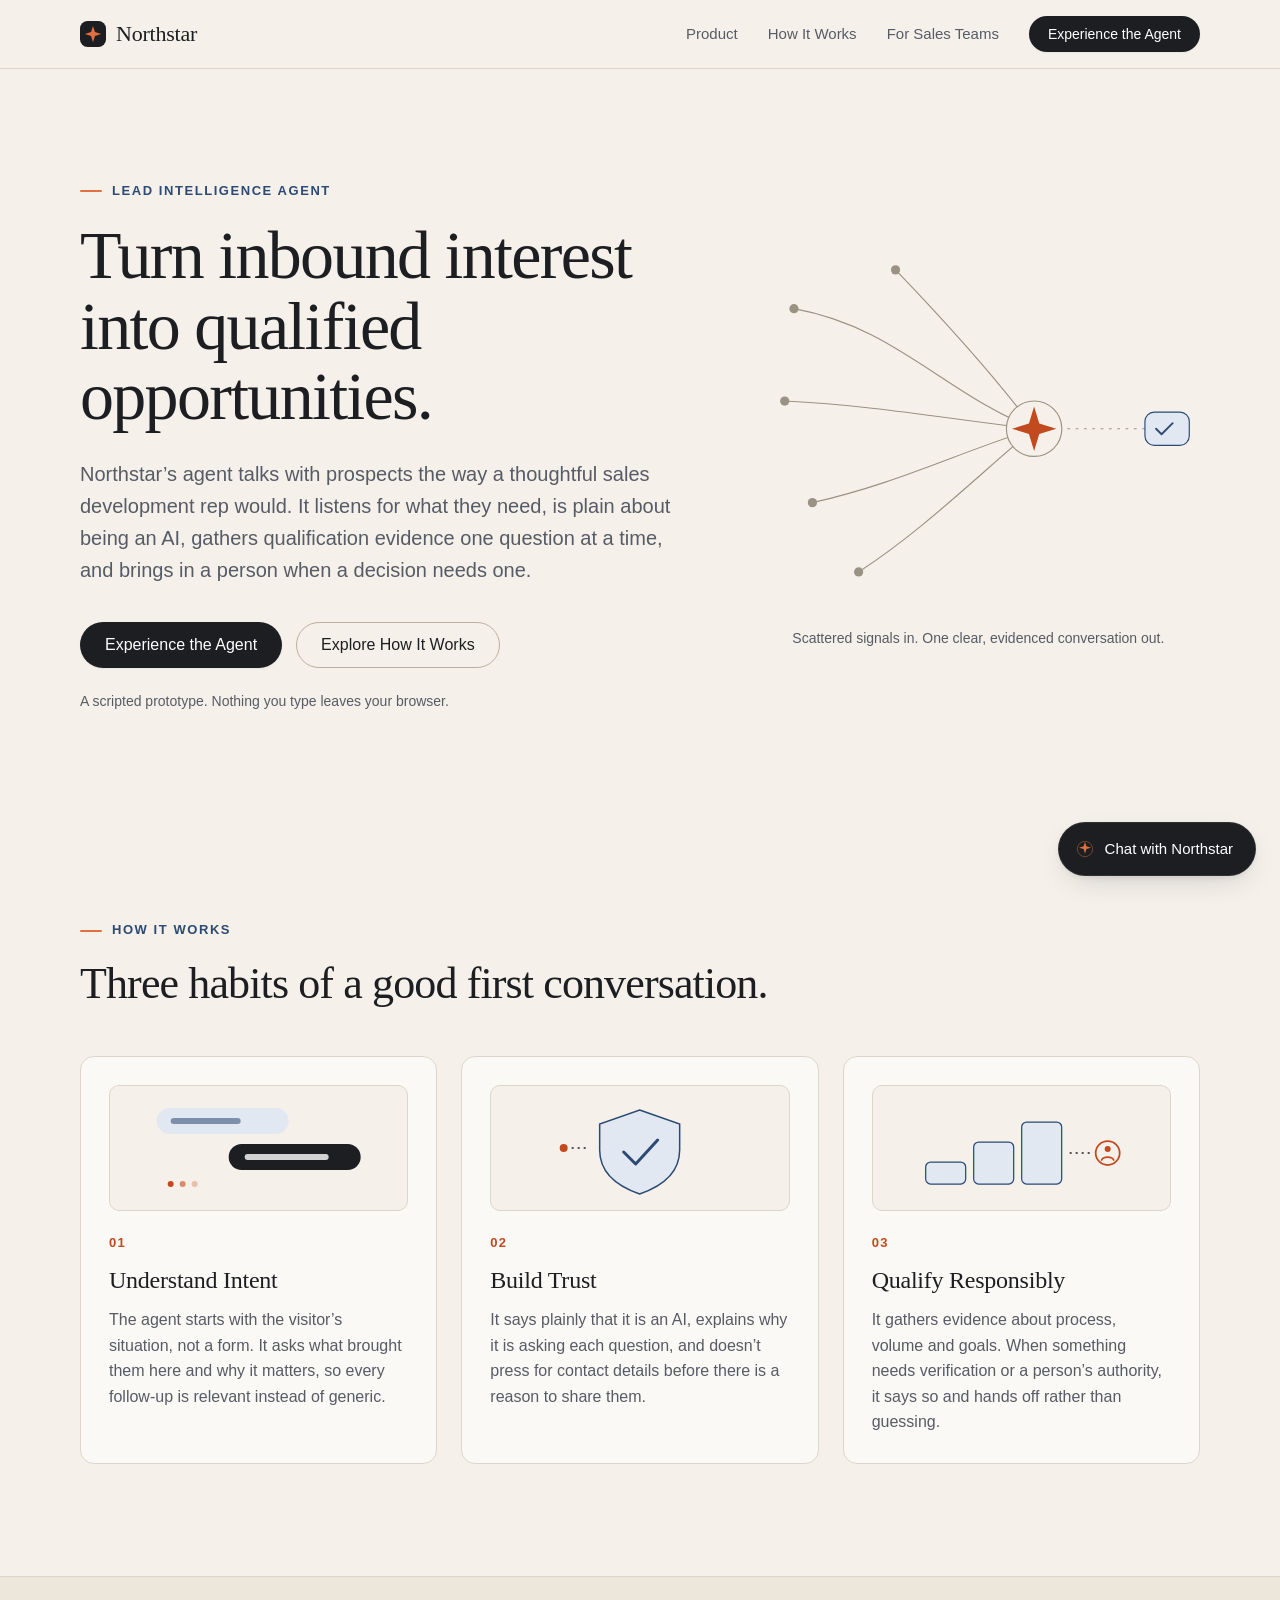
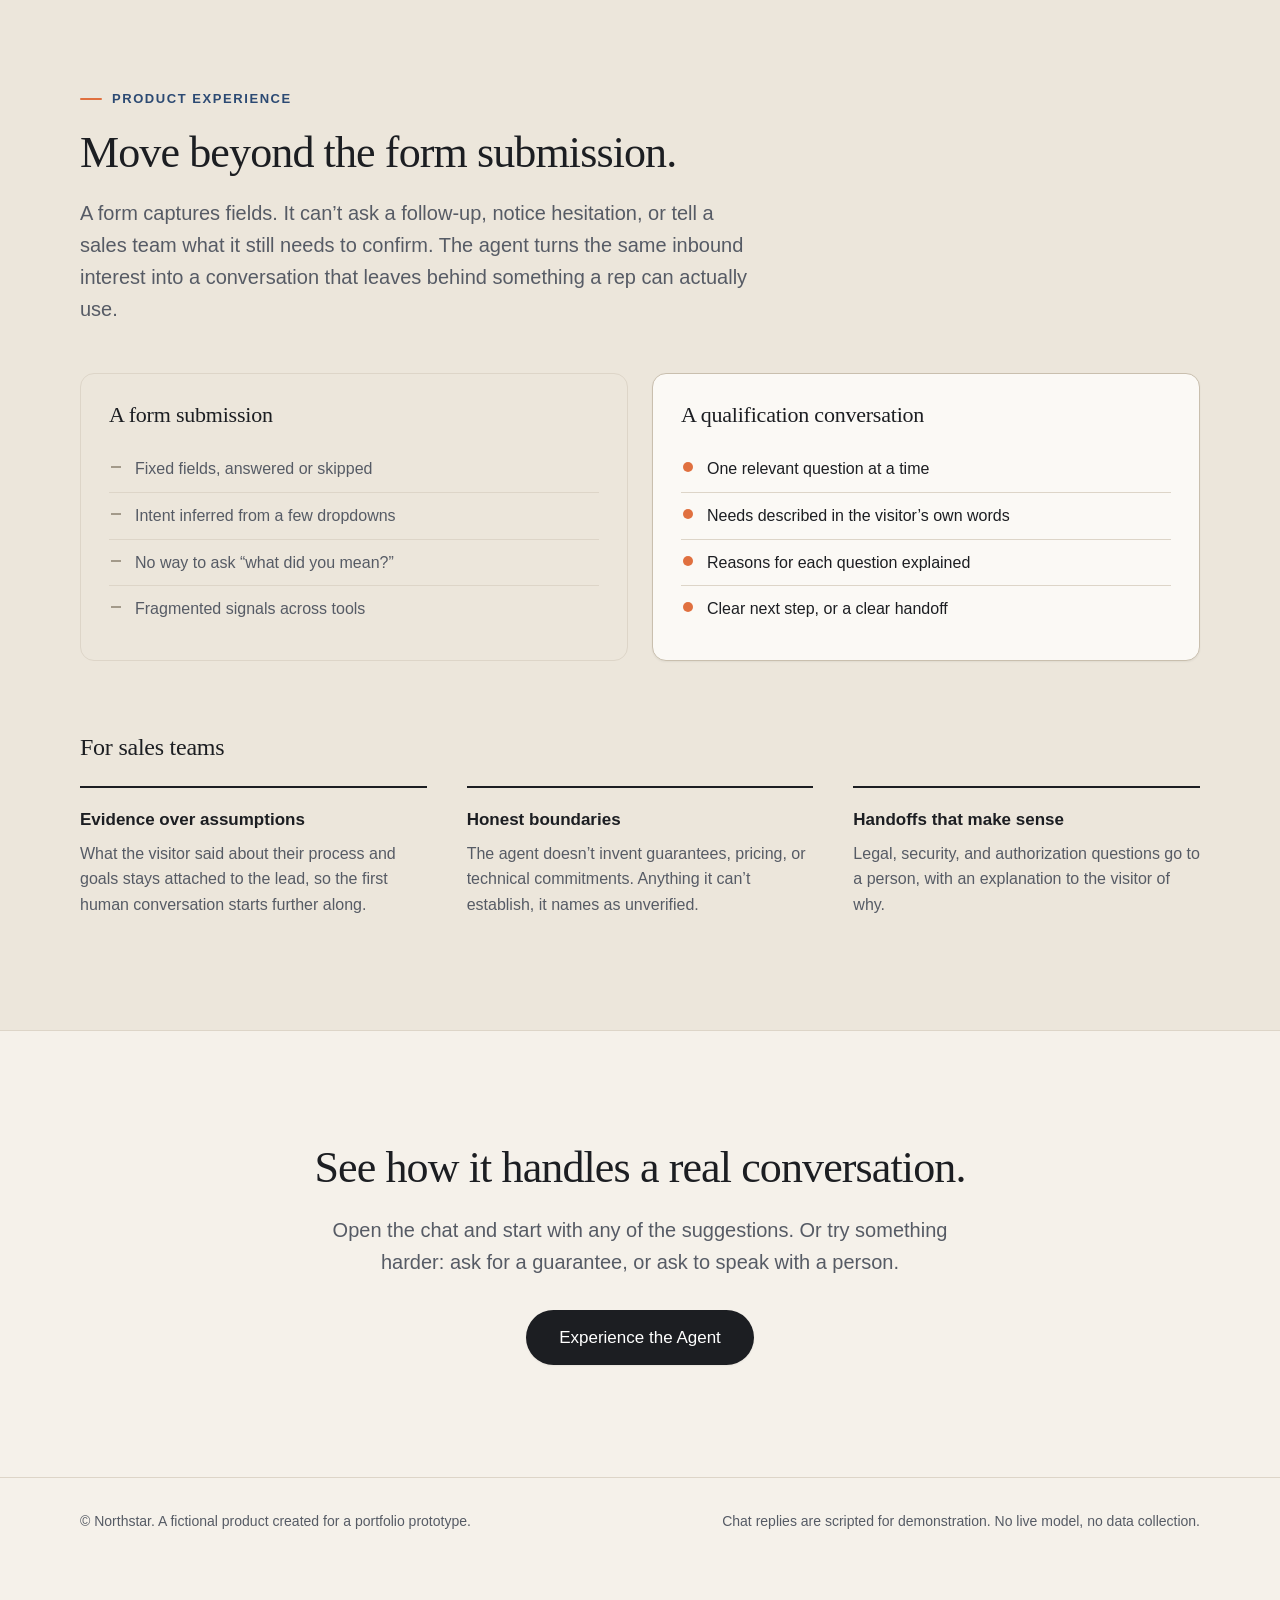
==== northstar/index.html @ e99bfb29 "northstar" ====
<!doctype html>
<html lang="en">
<head>
  <meta charset="utf-8">
  <meta name="viewport" content="width=device-width, initial-scale=1">
  <title>Northstar — Lead Intelligence Agent</title>
  <meta name="description" content="Northstar's Lead Intelligence Agent turns inbound interest into qualified opportunities by understanding needs, building trust, and qualifying responsibly. A fictional portfolio prototype.">
  <link rel="icon" href="data:image/svg+xml,%3Csvg xmlns='http://www.w3.org/2000/svg' viewBox='0 0 24 24'%3E%3Crect width='24' height='24' rx='6' fill='%231c1e22'/%3E%3Cpath d='M12 4l1.9 6.1L20 12l-6.1 1.9L12 20l-1.9-6.1L4 12l6.1-1.9z' fill='%23e0703f'/%3E%3C/svg%3E">
  <link rel="stylesheet" href="./styles.css">
</head>
<body>
  <a class="skip-link" href="#main">Skip to content</a>

  <header class="site-header">
    <div class="wrap site-header__inner">
      <a class="brand" href="#top" aria-label="Northstar home">
        <svg class="brand__mark" width="26" height="26" viewBox="0 0 24 24" aria-hidden="true">
          <rect width="24" height="24" rx="7" fill="currentColor"/>
          <path d="M12 4.5l1.8 5.7L19.5 12l-5.7 1.8L12 19.5l-1.8-5.7L4.5 12l5.7-1.8z" fill="var(--accent-bright)"/>
        </svg>
        <span class="brand__name">Northstar</span>
      </a>

      <button class="nav-toggle" type="button" data-nav-toggle aria-expanded="false" aria-controls="site-nav">
        <span class="nav-toggle__label">Menu</span>
        <span class="nav-toggle__bars" aria-hidden="true"><span></span><span></span></span>
      </button>

      <nav id="site-nav" class="site-nav" data-nav aria-label="Primary">
        <a class="site-nav__link" href="#product">Product</a>
        <a class="site-nav__link" href="#how-it-works">How It Works</a>
        <a class="site-nav__link" href="#for-sales-teams">For Sales Teams</a>
        <a class="btn btn--primary btn--small" href="#experience" data-open-widget>Experience the Agent</a>
      </nav>
    </div>
  </header>

  <main id="main">
    <!-- Hero -->
    <section class="hero" id="top">
      <div class="wrap hero__grid">
        <div class="hero__copy">
          <p class="eyebrow">Lead Intelligence Agent</p>
          <h1>Turn inbound interest into qualified opportunities.</h1>
          <p class="lede">
            Northstar’s agent talks with prospects the way a thoughtful sales development rep would. It listens for what they
            need, is plain about being an AI, gathers qualification evidence one question at a time, and brings in a person
            when a decision needs one.
          </p>
          <div class="hero__actions">
            <a class="btn btn--primary" href="#experience" data-open-widget>Experience the Agent</a>
            <a class="btn btn--ghost" href="#how-it-works">Explore How It Works</a>
          </div>
          <p class="hero__note">A scripted prototype. Nothing you type leaves your browser.</p>
        </div>

        <div class="hero__visual" aria-hidden="true">
          <svg viewBox="0 0 480 400" role="presentation" focusable="false">
            <g class="hv-lines" fill="none" stroke="currentColor" stroke-width="1.25">
              <path d="M40 70 C 150 90, 200 160, 300 200"/>
              <path d="M30 170 C 130 175, 210 190, 300 200"/>
              <path d="M60 280 C 150 260, 220 225, 300 200"/>
              <path d="M110 355 C 180 310, 245 245, 300 200"/>
              <path d="M150 28 C 200 80, 255 140, 300 200"/>
            </g>
            <g class="hv-dots" fill="currentColor">
              <circle cx="40" cy="70" r="5"/><circle cx="30" cy="170" r="5"/><circle cx="60" cy="280" r="5"/>
              <circle cx="110" cy="355" r="5"/><circle cx="150" cy="28" r="5"/>
            </g>
            <path class="hv-path" d="M300 200 H 420" stroke="currentColor" stroke-width="1.25" stroke-dasharray="3 6"/>
            <circle cx="300" cy="200" r="30" fill="var(--bg)" stroke="currentColor" stroke-width="1.25"/>
            <path class="hv-star" d="M300 176l5.6 18.4L324 200l-18.4 5.6L300 224l-5.6-18.4L276 200l18.4-5.6z" fill="var(--accent)"/>
            <rect x="420" y="182" width="48" height="36" rx="10" fill="var(--blue-soft)" stroke="var(--blue)" stroke-width="1.25"/>
            <path d="M432 200l6 6 12-12" fill="none" stroke="var(--blue)" stroke-width="2" stroke-linecap="round" stroke-linejoin="round"/>
          </svg>
          <p class="hero__caption">Scattered signals in. One clear, evidenced conversation out.</p>
        </div>
      </div>
    </section>

    <!-- How it works -->
    <section class="section" id="how-it-works" aria-labelledby="how-title">
      <div class="wrap">
        <header class="section__head">
          <p class="eyebrow">How It Works</p>
          <h2 id="how-title">Three habits of a good first conversation.</h2>
        </header>

        <ol class="cards">
          <li class="card">
            <div class="card__visual" aria-hidden="true">
              <svg viewBox="0 0 220 96" focusable="false">
                <rect x="8" y="8" width="132" height="26" rx="13" fill="var(--blue-soft)"/>
                <rect x="22" y="18" width="70" height="6" rx="3" fill="var(--blue)" opacity=".55"/>
                <rect x="80" y="44" width="132" height="26" rx="13" fill="var(--ink)"/>
                <rect x="96" y="54" width="84" height="6" rx="3" fill="#fff" opacity=".8"/>
                <circle cx="22" cy="84" r="3" fill="var(--accent)"/><circle cx="34" cy="84" r="3" fill="var(--accent)" opacity=".6"/><circle cx="46" cy="84" r="3" fill="var(--accent)" opacity=".3"/>
              </svg>
            </div>
            <p class="card__index">01</p>
            <h3>Understand Intent</h3>
            <p>The agent starts with the visitor’s situation, not a form. It asks what brought them here and why it matters, so every follow-up is relevant instead of generic.</p>
          </li>

          <li class="card">
            <div class="card__visual" aria-hidden="true">
              <svg viewBox="0 0 220 96" focusable="false">
                <path d="M110 10l40 14v26c0 22-17 36-40 44-23-8-40-22-40-44V24z" fill="var(--blue-soft)" stroke="var(--blue)" stroke-width="1.5"/>
                <path d="M94 52l12 12 22-24" fill="none" stroke="var(--blue)" stroke-width="3" stroke-linecap="round" stroke-linejoin="round"/>
                <circle cx="34" cy="48" r="4" fill="var(--accent)"/><path d="M42 48h14" stroke="var(--ink)" stroke-width="1.5" stroke-dasharray="2 4"/>
              </svg>
            </div>
            <p class="card__index">02</p>
            <h3>Build Trust</h3>
            <p>It says plainly that it is an AI, explains why it is asking each question, and doesn’t press for contact details before there is a reason to share them.</p>
          </li>

          <li class="card">
            <div class="card__visual" aria-hidden="true">
              <svg viewBox="0 0 220 96" focusable="false">
                <rect x="14" y="62" width="40" height="22" rx="5" fill="var(--blue-soft)" stroke="var(--blue)" stroke-width="1.25"/>
                <rect x="62" y="42" width="40" height="42" rx="5" fill="var(--blue-soft)" stroke="var(--blue)" stroke-width="1.25"/>
                <rect x="110" y="22" width="40" height="62" rx="5" fill="var(--blue-soft)" stroke="var(--blue)" stroke-width="1.25"/>
                <path d="M158 53h22" stroke="var(--ink)" stroke-width="1.5" stroke-dasharray="2 4"/>
                <circle cx="196" cy="53" r="12" fill="var(--bg)" stroke="var(--accent)" stroke-width="1.75"/>
                <circle cx="196" cy="49" r="3" fill="var(--accent)"/><path d="M190 60c1.5-4 10.5-4 12 0" fill="none" stroke="var(--accent)" stroke-width="1.75" stroke-linecap="round"/>
              </svg>
            </div>
            <p class="card__index">03</p>
            <h3>Qualify Responsibly</h3>
            <p>It gathers evidence about process, volume and goals. When something needs verification or a person’s authority, it says so and hands off rather than guessing.</p>
          </li>
        </ol>
      </div>
    </section>

    <!-- Product experience -->
    <section class="section section--band" id="product" aria-labelledby="product-title">
      <div class="wrap">
        <header class="section__head section__head--wide">
          <p class="eyebrow">Product Experience</p>
          <h2 id="product-title">Move beyond the form submission.</h2>
          <p class="lede">
            A form captures fields. It can’t ask a follow-up, notice hesitation, or tell a sales team what it still needs to
            confirm. The agent turns the same inbound interest into a conversation that leaves behind something a rep can
            actually use.
          </p>
        </header>

        <div class="compare">
          <div class="compare__col">
            <h3>A form submission</h3>
            <ul>
              <li>Fixed fields, answered or skipped</li>
              <li>Intent inferred from a few dropdowns</li>
              <li>No way to ask “what did you mean?”</li>
              <li>Fragmented signals across tools</li>
            </ul>
          </div>
          <div class="compare__col compare__col--agent">
            <h3>A qualification conversation</h3>
            <ul>
              <li>One relevant question at a time</li>
              <li>Needs described in the visitor’s own words</li>
              <li>Reasons for each question explained</li>
              <li>Clear next step, or a clear handoff</li>
            </ul>
          </div>
        </div>

        <div class="teams" id="for-sales-teams" aria-labelledby="teams-title">
          <h3 id="teams-title">For sales teams</h3>
          <div class="teams__grid">
            <div>
              <h4>Evidence over assumptions</h4>
              <p>What the visitor said about their process and goals stays attached to the lead, so the first human conversation starts further along.</p>
            </div>
            <div>
              <h4>Honest boundaries</h4>
              <p>The agent doesn’t invent guarantees, pricing, or technical commitments. Anything it can’t establish, it names as unverified.</p>
            </div>
            <div>
              <h4>Handoffs that make sense</h4>
              <p>Legal, security, and authorization questions go to a person, with an explanation to the visitor of why.</p>
            </div>
          </div>
        </div>
      </div>
    </section>

    <!-- Final CTA -->
    <section class="section cta" id="experience" aria-labelledby="cta-title">
      <div class="wrap cta__inner">
        <h2 id="cta-title">See how it handles a real conversation.</h2>
        <p class="lede">
          Open the chat and start with any of the suggestions. Or try something harder: ask for a guarantee, or ask to
          speak with a person.
        </p>
        <a class="btn btn--primary btn--large" href="#experience" data-open-widget>Experience the Agent</a>
      </div>
    </section>
  </main>

  <footer class="site-footer">
    <div class="wrap site-footer__inner">
      <p>© Northstar. A fictional product created for a portfolio prototype.</p>
      <p>Chat replies are scripted for demonstration. No live model, no data collection.</p>
    </div>
  </footer>

  <div id="ns-widget-root"></div>
  <script type="module" src="./main.js"></script>
</body>
</html>
---- northstar/styles.css ----
/* Northstar — site + widget styles. No external fonts or assets. */

:root {
  --bg: #f5f1ea;
  --surface: #fbf9f5;
  --band: #ece6db;
  --ink: #1c1e22;
  --muted: #565b65;
  --line: #ddd5c8;
  --blue: #2c4a73;
  --blue-soft: #e1e8f1;
  --accent: #c24a1f;          /* text/UI-safe on light surfaces */
  --accent-bright: #e0703f;   /* decorative only */
  --ok: #2f8f6a;
  --radius: 14px;
  --shadow-sm: 0 1px 2px rgba(28, 30, 34, 0.06);
  --shadow-md: 0 10px 30px -12px rgba(28, 30, 34, 0.25), 0 2px 6px rgba(28, 30, 34, 0.06);
  --serif: "Iowan Old Style", "Palatino Linotype", Palatino, "Book Antiqua", Georgia, serif;
  --sans: -apple-system, BlinkMacSystemFont, "Segoe UI", Roboto, "Helvetica Neue", Arial, sans-serif;
  --header-h: 68px;
}

*, *::before, *::after { box-sizing: border-box; }

html { scroll-behavior: smooth; scroll-padding-top: calc(var(--header-h) + 12px); }
@media (prefers-reduced-motion: reduce) { html { scroll-behavior: auto; } }

body {
  margin: 0;
  background: var(--bg);
  color: var(--ink);
  font-family: var(--sans);
  font-size: 17px;
  line-height: 1.6;
  -webkit-font-smoothing: antialiased;
}

img, svg { display: block; max-width: 100%; }
a { color: inherit; }
h1, h2, h3, h4 { margin: 0; font-weight: 500; }
p { margin: 0; }
ul, ol { margin: 0; padding: 0; list-style: none; }

:focus-visible { outline: 2px solid var(--blue); outline-offset: 3px; border-radius: 6px; }

.visually-hidden {
  position: absolute !important;
  width: 1px; height: 1px;
  margin: -1px; padding: 0; border: 0;
  overflow: hidden; clip: rect(0 0 0 0); white-space: nowrap;
}

.skip-link {
  position: absolute; left: 12px; top: -60px; z-index: 100;
  background: var(--ink); color: #fff; padding: 10px 16px; border-radius: 8px; text-decoration: none;
}
.skip-link:focus { top: 12px; }

.wrap { width: min(1120px, 100% - 48px); margin-inline: auto; }

/* ---------- Header ---------- */
.site-header {
  position: sticky; top: 0; z-index: 40;
  background: rgba(245, 241, 234, 0.92);
  backdrop-filter: blur(8px);
  border-bottom: 1px solid var(--line);
}
.site-header__inner { display: flex; align-items: center; justify-content: space-between; min-height: var(--header-h); }

.brand { display: inline-flex; align-items: center; gap: 10px; text-decoration: none; color: var(--ink); }
.brand__mark { color: var(--ink); }
.brand__name { font-family: var(--serif); font-size: 22px; letter-spacing: -0.01em; }

.site-nav { display: flex; align-items: center; gap: 30px; }
.site-nav__link {
  position: relative; text-decoration: none; font-size: 15px; color: var(--muted);
  padding: 6px 0; transition: color .15s ease;
}
.site-nav__link::after {
  content: ""; position: absolute; left: 0; right: 0; bottom: 0; height: 1.5px;
  background: var(--accent); transform: scaleX(0); transform-origin: left; transition: transform .2s ease;
}
.site-nav__link:hover { color: var(--ink); }
.site-nav__link:hover::after { transform: scaleX(1); }

.nav-toggle {
  display: none; align-items: center; gap: 10px;
  background: none; border: 1px solid var(--line); border-radius: 999px;
  padding: 8px 14px; font: inherit; font-size: 14px; color: var(--ink); cursor: pointer;
}
.nav-toggle__bars { display: grid; gap: 4px; }
.nav-toggle__bars span { display: block; width: 16px; height: 1.5px; background: currentColor; transition: transform .2s ease; }
.nav-toggle[aria-expanded="true"] .nav-toggle__bars span:first-child { transform: translateY(2.75px) rotate(45deg); }
.nav-toggle[aria-expanded="true"] .nav-toggle__bars span:last-child { transform: translateY(-2.75px) rotate(-45deg); }

/* ---------- Buttons ---------- */
.btn {
  display: inline-flex; align-items: center; justify-content: center; gap: 8px;
  padding: 14px 24px; border-radius: 999px; border: 1px solid transparent;
  font: inherit; font-size: 16px; font-weight: 500; line-height: 1; text-decoration: none; cursor: pointer;
  transition: background-color .15s ease, border-color .15s ease, transform .15s ease, box-shadow .15s ease;
}
.btn--primary { background: var(--ink); color: #fff; box-shadow: var(--shadow-sm); }
.btn--primary:hover { background: #000; box-shadow: var(--shadow-md); transform: translateY(-1px); }
.btn--ghost { background: transparent; color: var(--ink); border-color: #b9b0a1; }
.btn--ghost:hover { border-color: var(--ink); background: rgba(28, 30, 34, 0.04); }
.btn--small { padding: 10px 18px; font-size: 14px; }
.btn--large { padding: 18px 32px; font-size: 17px; }
.btn:active { transform: translateY(0); }

/* ---------- Type ---------- */
.eyebrow {
  font-size: 13px; font-weight: 600; letter-spacing: 0.12em; text-transform: uppercase;
  color: var(--blue); margin-bottom: 18px;
  display: flex; align-items: center; gap: 10px;
}
.eyebrow::before { content: ""; width: 22px; height: 2px; background: var(--accent-bright); border-radius: 2px; }

h1 { font-family: var(--serif); font-size: clamp(40px, 6vw, 68px); line-height: 1.04; letter-spacing: -0.025em; }
h2 { font-family: var(--serif); font-size: clamp(30px, 4vw, 44px); line-height: 1.12; letter-spacing: -0.02em; }
h3 { font-family: var(--serif); font-size: 24px; line-height: 1.2; letter-spacing: -0.01em; }
h4 { font-size: 17px; font-weight: 600; }
.lede { font-size: clamp(18px, 2vw, 20px); line-height: 1.6; color: var(--muted); max-width: 60ch; }

/* ---------- Hero ---------- */
.hero { padding: clamp(56px, 9vw, 112px) 0 clamp(48px, 8vw, 96px); }
.hero__grid { display: grid; grid-template-columns: minmax(0, 1.15fr) minmax(0, 0.85fr); gap: clamp(32px, 6vw, 80px); align-items: center; }
.hero__copy h1 { margin-bottom: 26px; }
.hero__copy .lede { margin-bottom: 36px; }
.hero__actions { display: flex; flex-wrap: wrap; gap: 14px; }
.hero__note { margin-top: 22px; font-size: 14px; color: var(--muted); }

.hero__visual { color: #9a9283; }
.hero__visual svg { width: 100%; height: auto; }
.hero__caption { margin-top: 14px; font-size: 14px; color: var(--muted); text-align: center; }

/* ---------- Sections ---------- */
.section { padding: clamp(64px, 9vw, 112px) 0; }
.section--band { background: var(--band); border-block: 1px solid var(--line); }
.section__head { max-width: 720px; margin-bottom: 48px; }
.section__head--wide { max-width: 800px; }
.section__head h2 { margin-bottom: 20px; }

/* ---------- Cards ---------- */
.cards { display: grid; grid-template-columns: repeat(3, minmax(0, 1fr)); gap: 24px; }
.card {
  background: var(--surface); border: 1px solid var(--line); border-radius: var(--radius);
  padding: 28px; display: flex; flex-direction: column; gap: 12px;
  transition: border-color .2s ease, box-shadow .2s ease, transform .2s ease;
}
.card:hover { border-color: #c9bfae; box-shadow: var(--shadow-md); transform: translateY(-2px); }
.card__visual { background: var(--bg); border: 1px solid var(--line); border-radius: 10px; padding: 14px; margin-bottom: 10px; }
.card__visual svg { width: 100%; height: 96px; }
.card__index { font-size: 13px; font-weight: 600; letter-spacing: 0.1em; color: var(--accent); }
.card p:last-child { color: var(--muted); font-size: 16px; }

/* ---------- Product experience ---------- */
.compare { display: grid; grid-template-columns: repeat(2, minmax(0, 1fr)); gap: 24px; margin-bottom: 72px; }
.compare__col { border: 1px solid var(--line); border-radius: var(--radius); padding: 28px; background: transparent; }
.compare__col--agent { background: var(--surface); border-color: #c9bfae; box-shadow: var(--shadow-sm); }
.compare__col h3 { margin-bottom: 18px; font-size: 22px; }
.compare__col li { padding: 10px 0 10px 26px; position: relative; border-top: 1px solid var(--line); color: var(--muted); font-size: 16px; }
.compare__col li:first-child { border-top: 0; }
.compare__col li::before { content: ""; position: absolute; left: 2px; top: 20px; width: 10px; height: 2px; background: #a39a8a; }
.compare__col--agent li { color: var(--ink); }
.compare__col--agent li::before { height: 10px; width: 10px; top: 16px; border-radius: 50%; background: var(--accent-bright); }

.teams h3 { margin-bottom: 24px; }
.teams__grid { display: grid; grid-template-columns: repeat(3, minmax(0, 1fr)); gap: 40px; }
.teams__grid > div { border-top: 2px solid var(--ink); padding-top: 18px; }
.teams__grid h4 { margin-bottom: 8px; }
.teams__grid p { color: var(--muted); font-size: 16px; }

/* ---------- Final CTA ---------- */
.cta__inner { text-align: center; display: flex; flex-direction: column; align-items: center; gap: 22px; }
.cta__inner .lede { margin-bottom: 10px; }

/* ---------- Footer ---------- */
.site-footer { border-top: 1px solid var(--line); padding: 32px 0 120px; font-size: 14px; color: var(--muted); }
.site-footer__inner { display: flex; flex-wrap: wrap; justify-content: space-between; gap: 8px 32px; }

/* ====================================================================
   Chat widget
   ==================================================================== */
#ns-widget-root { position: relative; z-index: 60; }

.ns-launcher {
  position: fixed; right: 24px; bottom: 24px; z-index: 60;
  display: inline-flex; align-items: center; gap: 10px;
  padding: 14px 22px 14px 16px; border-radius: 999px;
  background: var(--ink); color: #fff; border: 1px solid rgba(255, 255, 255, 0.08);
  font: inherit; font-size: 15px; font-weight: 500; cursor: pointer;
  box-shadow: var(--shadow-md);
  transition: transform .15s ease, box-shadow .15s ease, background-color .15s ease;
}
.ns-launcher:hover { transform: translateY(-2px); background: #000; }
.ns-launcher__icon { display: grid; place-items: center; color: var(--accent-bright); }

.ns-panel {
  position: fixed; right: 24px; bottom: 90px; z-index: 61;
  width: min(420px, calc(100vw - 32px));
  height: min(680px, calc(100dvh - 118px));
  display: flex; flex-direction: column;
  background: var(--surface); border: 1px solid var(--line); border-radius: 20px;
  box-shadow: 0 24px 60px -20px rgba(28, 30, 34, 0.4), 0 4px 12px rgba(28, 30, 34, 0.08);
  overflow: hidden;
}
.ns-panel[hidden] { display: none; }
.ns-panel--in { animation: ns-in .22s ease-out; transform-origin: bottom right; }
@keyframes ns-in { from { opacity: 0; transform: translateY(10px) scale(.97); } to { opacity: 1; transform: none; } }

.ns-panel__header {
  display: flex; align-items: center; justify-content: space-between; gap: 12px;
  padding: 14px 16px; background: var(--ink); color: #fff;
}
.ns-panel__identity { display: flex; align-items: center; gap: 12px; min-width: 0; }
.ns-panel__mark {
  flex: none; width: 36px; height: 36px; border-radius: 10px;
  background: #2a2d33 url("data:image/svg+xml,%3Csvg xmlns='http://www.w3.org/2000/svg' viewBox='0 0 24 24'%3E%3Cpath d='M12 4.5l1.8 5.7L19.5 12l-5.7 1.8L12 19.5l-1.8-5.7L4.5 12l5.7-1.8z' fill='%23e0703f'/%3E%3C/svg%3E") center / 22px no-repeat;
}
.ns-panel__name { font-family: var(--sans); font-size: 16px; font-weight: 600; line-height: 1.2; }
.ns-panel__status { display: flex; align-items: center; gap: 6px; font-size: 12.5px; color: #c9ccd2; }
.ns-panel__dot { width: 7px; height: 7px; border-radius: 50%; background: #4cc38a; }

.ns-panel__actions { display: flex; gap: 6px; flex: none; }
.ns-icon-btn {
  background: transparent; color: #e8eaee; border: 1px solid rgba(255, 255, 255, 0.22);
  border-radius: 999px; padding: 6px 12px; font: inherit; font-size: 13px; cursor: pointer;
  transition: background-color .15s ease, border-color .15s ease;
}
.ns-icon-btn:hover { background: rgba(255, 255, 255, 0.12); border-color: rgba(255, 255, 255, 0.4); }
.ns-panel .ns-icon-btn:focus-visible, .ns-panel__header :focus-visible { outline-color: #fff; }

.ns-panel__thread {
  flex: 1 1 auto; min-height: 0; overflow-y: auto; overscroll-behavior: contain;
  padding: 20px 16px 8px; display: flex; flex-direction: column; gap: 14px;
  background: var(--bg);
}
.ns-panel__thread:focus-visible { outline-offset: -3px; }

.ns-msg { max-width: 88%; display: flex; flex-direction: column; gap: 4px; }
.ns-msg__meta { font-size: 11.5px; color: var(--muted); letter-spacing: 0.01em; }
.ns-msg__text {
  padding: 11px 14px; border-radius: 16px; font-size: 15px; line-height: 1.5;
  overflow-wrap: anywhere; white-space: pre-wrap;
}
.ns-msg--assistant { align-self: flex-start; }
.ns-msg--assistant .ns-msg__text {
  background: var(--surface); border: 1px solid var(--line); border-top-left-radius: 5px; color: var(--ink);
}
.ns-msg--user { align-self: flex-end; align-items: flex-end; }
.ns-msg--user .ns-msg__text { background: var(--blue); color: #fff; border-top-right-radius: 5px; }

/* Customer-facing "why I'm asking" cue: quieter than a normal reply */
.ns-msg--cue .ns-msg__meta { display: none; }
.ns-msg--cue { margin-bottom: -6px; }
.ns-msg--cue .ns-msg__text {
  background: transparent; border: 0; border-left: 2px solid var(--accent-bright); border-radius: 0;
  padding: 2px 0 2px 12px; font-size: 13.5px; font-style: italic; color: var(--muted);
}

.ns-typing { align-self: flex-start; display: inline-flex; gap: 5px; padding: 13px 15px; background: var(--surface); border: 1px solid var(--line); border-radius: 16px; border-top-left-radius: 5px; }
.ns-typing span { width: 6px; height: 6px; border-radius: 50%; background: #8d8576; animation: ns-bounce 1.1s infinite ease-in-out; }
.ns-typing span:nth-child(2) { animation-delay: .15s; }
.ns-typing span:nth-child(3) { animation-delay: .3s; }
@keyframes ns-bounce { 0%, 60%, 100% { transform: translateY(0); opacity: .5; } 30% { transform: translateY(-4px); opacity: 1; } }

.ns-starters { display: flex; flex-wrap: wrap; gap: 8px; padding: 2px 0 10px; }
.ns-chip {
  font: inherit; font-size: 14px; line-height: 1.35; text-align: left; cursor: pointer;
  background: var(--surface); color: var(--blue); border: 1px solid #b7c4d8; border-radius: 999px; padding: 9px 14px;
  transition: background-color .15s ease, border-color .15s ease, color .15s ease;
}
.ns-chip:hover { background: var(--blue-soft); border-color: var(--blue); }
.ns-chip--quiet { color: var(--muted); border-color: var(--line); background: transparent; }
.ns-chip--quiet:hover { color: var(--ink); background: var(--surface); border-color: #b9b0a1; }

.ns-panel__composer {
  flex: none; display: flex; align-items: flex-end; gap: 8px;
  padding: 12px; background: var(--surface); border-top: 1px solid var(--line);
}
.ns-panel__composer textarea {
  flex: 1; min-width: 0; resize: none; max-height: 120px;
  font: inherit; font-size: 16px; /* 16px stops iOS zoom-on-focus */ line-height: 1.4; color: var(--ink);
  background: var(--bg); border: 1px solid var(--line); border-radius: 14px; padding: 10px 14px;
}
.ns-panel__composer textarea::placeholder { color: #82796a; }
.ns-panel__composer textarea:focus { outline: 2px solid var(--blue); outline-offset: 0; border-color: transparent; }
.ns-panel__composer textarea:disabled { opacity: .6; cursor: not-allowed; }
.ns-send {
  flex: none; font: inherit; font-size: 14px; font-weight: 600; cursor: pointer;
  background: var(--ink); color: #fff; border: 0; border-radius: 999px; padding: 11px 18px;
  transition: background-color .15s ease;
}
.ns-send:hover { background: #000; }

/* ====================================================================
   Responsive
   ==================================================================== */
@media (max-width: 900px) {
  .hero__grid { grid-template-columns: 1fr; }
  .hero__visual { max-width: 460px; margin-inline: auto; }
  .cards { grid-template-columns: 1fr; }
  .teams__grid { grid-template-columns: 1fr; gap: 28px; }
}

@media (max-width: 760px) {
  :root { --header-h: 62px; }
  .wrap { width: calc(100% - 40px); }
  .compare { grid-template-columns: 1fr; margin-bottom: 56px; }

  .nav-toggle { display: inline-flex; }
  .site-nav {
    display: none; position: absolute; left: 0; right: 0; top: 100%;
    flex-direction: column; align-items: stretch; gap: 0;
    background: var(--bg); border-bottom: 1px solid var(--line); padding: 8px 20px 20px;
    box-shadow: var(--shadow-md);
  }
  .site-nav.is-open { display: flex; }
  .site-nav__link { padding: 14px 0; border-bottom: 1px solid var(--line); font-size: 16px; }
  .site-nav__link::after { display: none; }
  .site-nav .btn { margin-top: 16px; }

  .hero__actions .btn { flex: 1 1 100%; }

  .ns-launcher { right: 16px; bottom: 16px; padding: 13px 18px 13px 14px; }
  .ns-launcher__label { font-size: 14px; }

  /* Near-full-screen conversation on phones */
  .ns-panel {
    inset: 0; width: 100%; height: 100dvh; border-radius: 0; border: 0;
  }
  .ns-panel__header { padding-top: max(14px, env(safe-area-inset-top)); }
  .ns-panel__composer { padding-bottom: max(12px, env(safe-area-inset-bottom)); }
  body.ns-chat-open { overflow: hidden; }
  body.ns-chat-open .ns-launcher { display: none; }
  .ns-msg { max-width: 92%; }
}

@media (prefers-reduced-motion: reduce) {
  *, *::before, *::after { animation-duration: .001ms !important; animation-iteration-count: 1 !important; transition-duration: .001ms !important; }
}
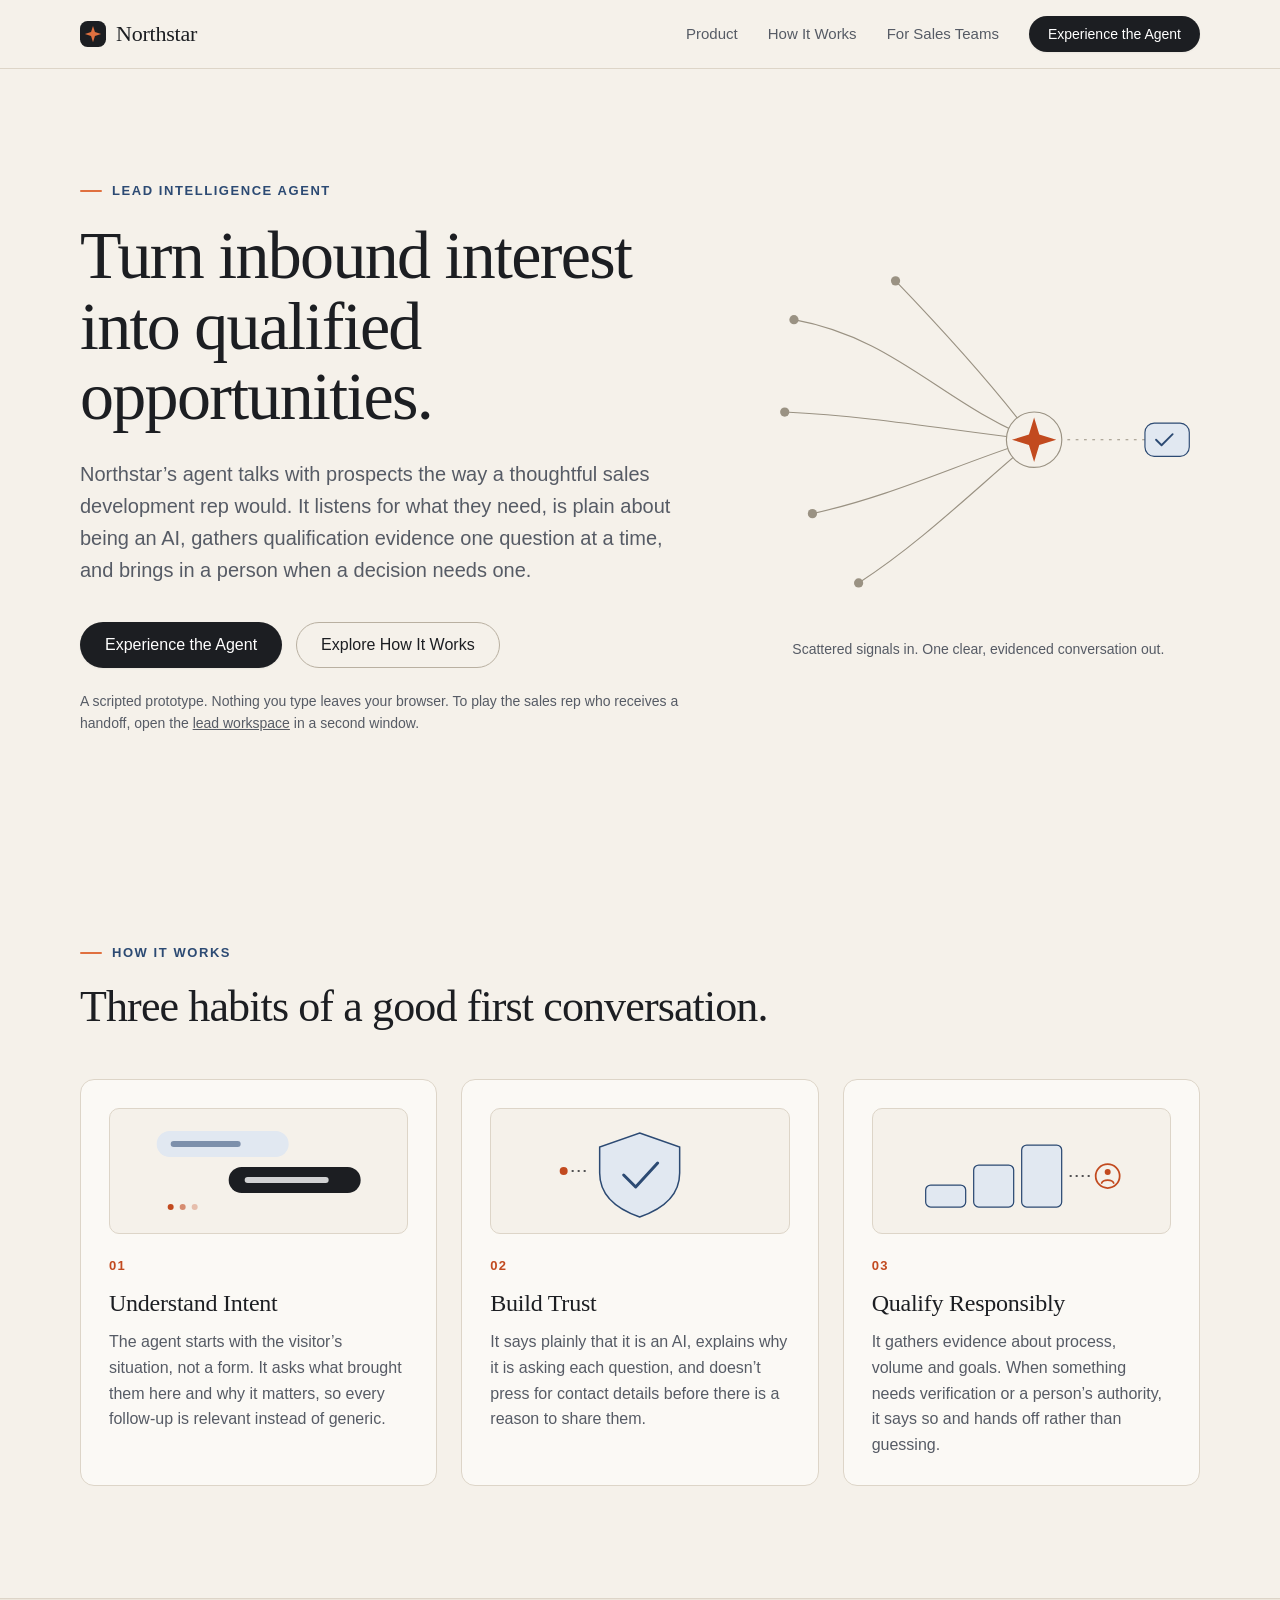
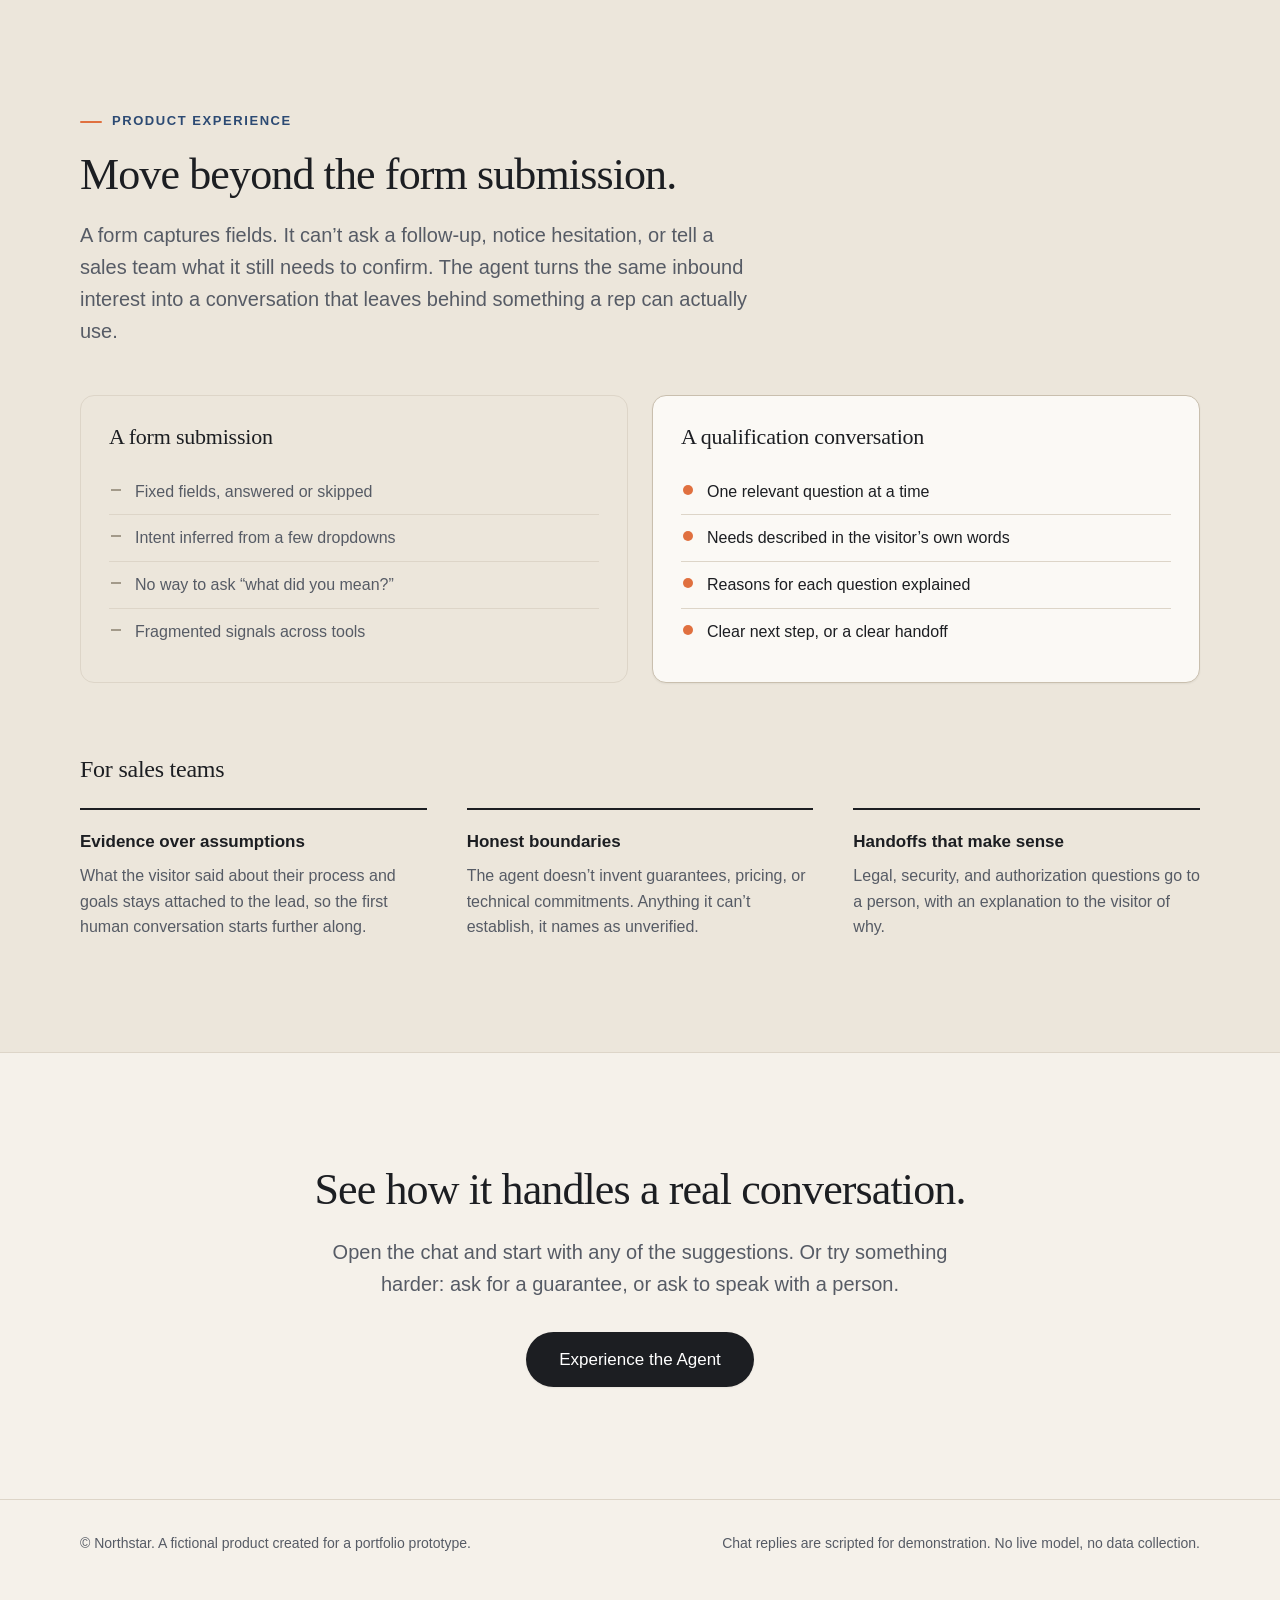
==== commit 6fd84b5d: "Show a person in the widget and add the provisional lead workspace page Co-Authored-By: Claude Sonne" ====
--- a/northstar/index.html
+++ b/northstar/index.html
@@ -51,7 +51,7 @@
             <a class="btn btn--primary" href="#experience" data-open-widget>Experience the Agent</a>
             <a class="btn btn--ghost" href="#how-it-works">Explore How It Works</a>
           </div>
-          <p class="hero__note">A scripted prototype. Nothing you type leaves your browser.</p>
+          <p class="hero__note">A scripted prototype. Nothing you type leaves your browser. To play the sales rep who receives a handoff, open the <a href="workspace.html" target="_blank" rel="noopener">lead workspace</a> in a second window.</p>
         </div>
 
         <div class="hero__visual" aria-hidden="true">
--- a/northstar/styles.css
+++ b/northstar/styles.css
@@ -251,13 +251,6 @@
 .ns-msg--user { align-self: flex-end; align-items: flex-end; }
 .ns-msg--user .ns-msg__text { background: var(--blue); color: #fff; border-top-right-radius: 5px; }
 
-/* Customer-facing "why I'm asking" cue: quieter than a normal reply */
-.ns-msg--cue .ns-msg__meta { display: none; }
-.ns-msg--cue { margin-bottom: -6px; }
-.ns-msg--cue .ns-msg__text {
-  background: transparent; border: 0; border-left: 2px solid var(--accent-bright); border-radius: 0;
-  padding: 2px 0 2px 12px; font-size: 13.5px; font-style: italic; color: var(--muted);
-}
 
 .ns-typing { align-self: flex-start; display: inline-flex; gap: 5px; padding: 13px 15px; background: var(--surface); border: 1px solid var(--line); border-radius: 16px; border-top-left-radius: 5px; }
 .ns-typing span { width: 6px; height: 6px; border-radius: 50%; background: #8d8576; animation: ns-bounce 1.1s infinite ease-in-out; }
@@ -340,3 +333,29 @@
 @media (prefers-reduced-motion: reduce) {
   *, *::before, *::after { animation-duration: .001ms !important; animation-iteration-count: 1 !important; transition-duration: .001ms !important; }
 }
+
+/* A message sent while a reply is on its way waits in order; it looks slightly quieter until it is answered. */
+.ns-msg--queued .ns-msg__text { opacity: 0.65; }
+.ns-msg--queued .ns-msg__meta { font-style: italic; }
+.ns-send:disabled { opacity: 0.45; cursor: not-allowed; }
+.ns-send:disabled:hover { background: inherit; }
+
+/* "Ask me things like:" a short list of questions the visitor might put next. */
+.ns-asks { margin: 4px 0 2px; padding-top: 2px; }
+.ns-asks__head { display: flex; align-items: center; justify-content: space-between; font-size: 13px; font-weight: 600; color: var(--muted); padding: 0 2px; }
+.ns-asks__close { border: 0; background: transparent; color: var(--muted); font-size: 20px; line-height: 1; padding: 2px 8px; cursor: pointer; border-radius: 6px; }
+.ns-asks__close:hover { color: var(--ink); background: rgba(0, 0, 0, 0.05); }
+.ns-ask {
+  display: block; width: 100%; text-align: left; border: 0; background: transparent; cursor: pointer;
+  font: inherit; font-size: 15px; line-height: 1.35; color: var(--muted); padding: 7px 2px; border-radius: 6px;
+}
+.ns-ask:hover { color: var(--ink); text-decoration: underline; text-underline-offset: 3px; }
+.ns-ask:focus-visible, .ns-asks__close:focus-visible { outline: 2px solid var(--accent-bright); outline-offset: 2px; }
+
+/* A person from the team: a distinct bubble, and quiet lines for joining and leaving. */
+.ns-msg--rep .ns-msg__meta { font-weight: 600; color: var(--blue); }
+.ns-msg--rep .ns-msg__text { background: var(--blue-soft); border: 1px solid #c5d3e6; }
+.ns-event {
+  align-self: center; margin: 6px 0; padding: 4px 12px; max-width: 92%; text-align: center;
+  font-size: 13px; line-height: 1.4; color: var(--muted); background: rgba(0, 0, 0, 0.04); border-radius: 999px;
+}
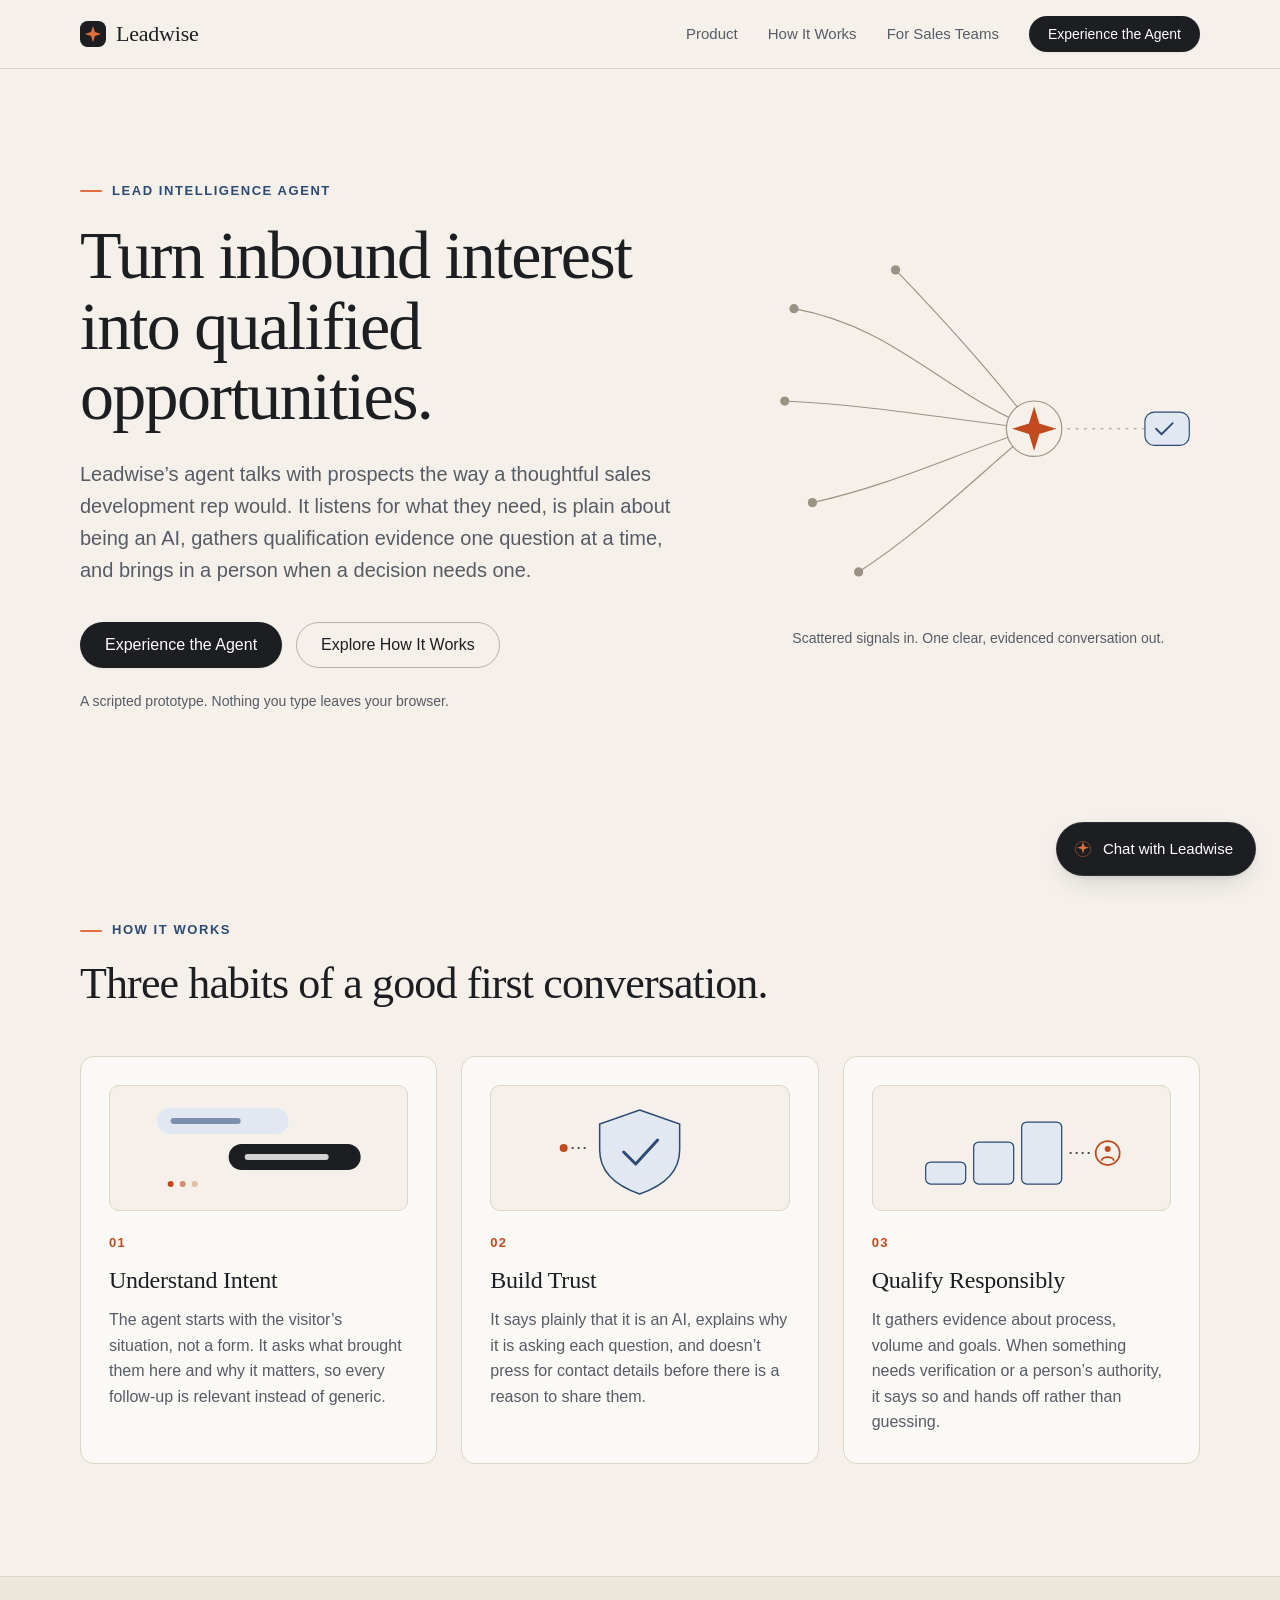
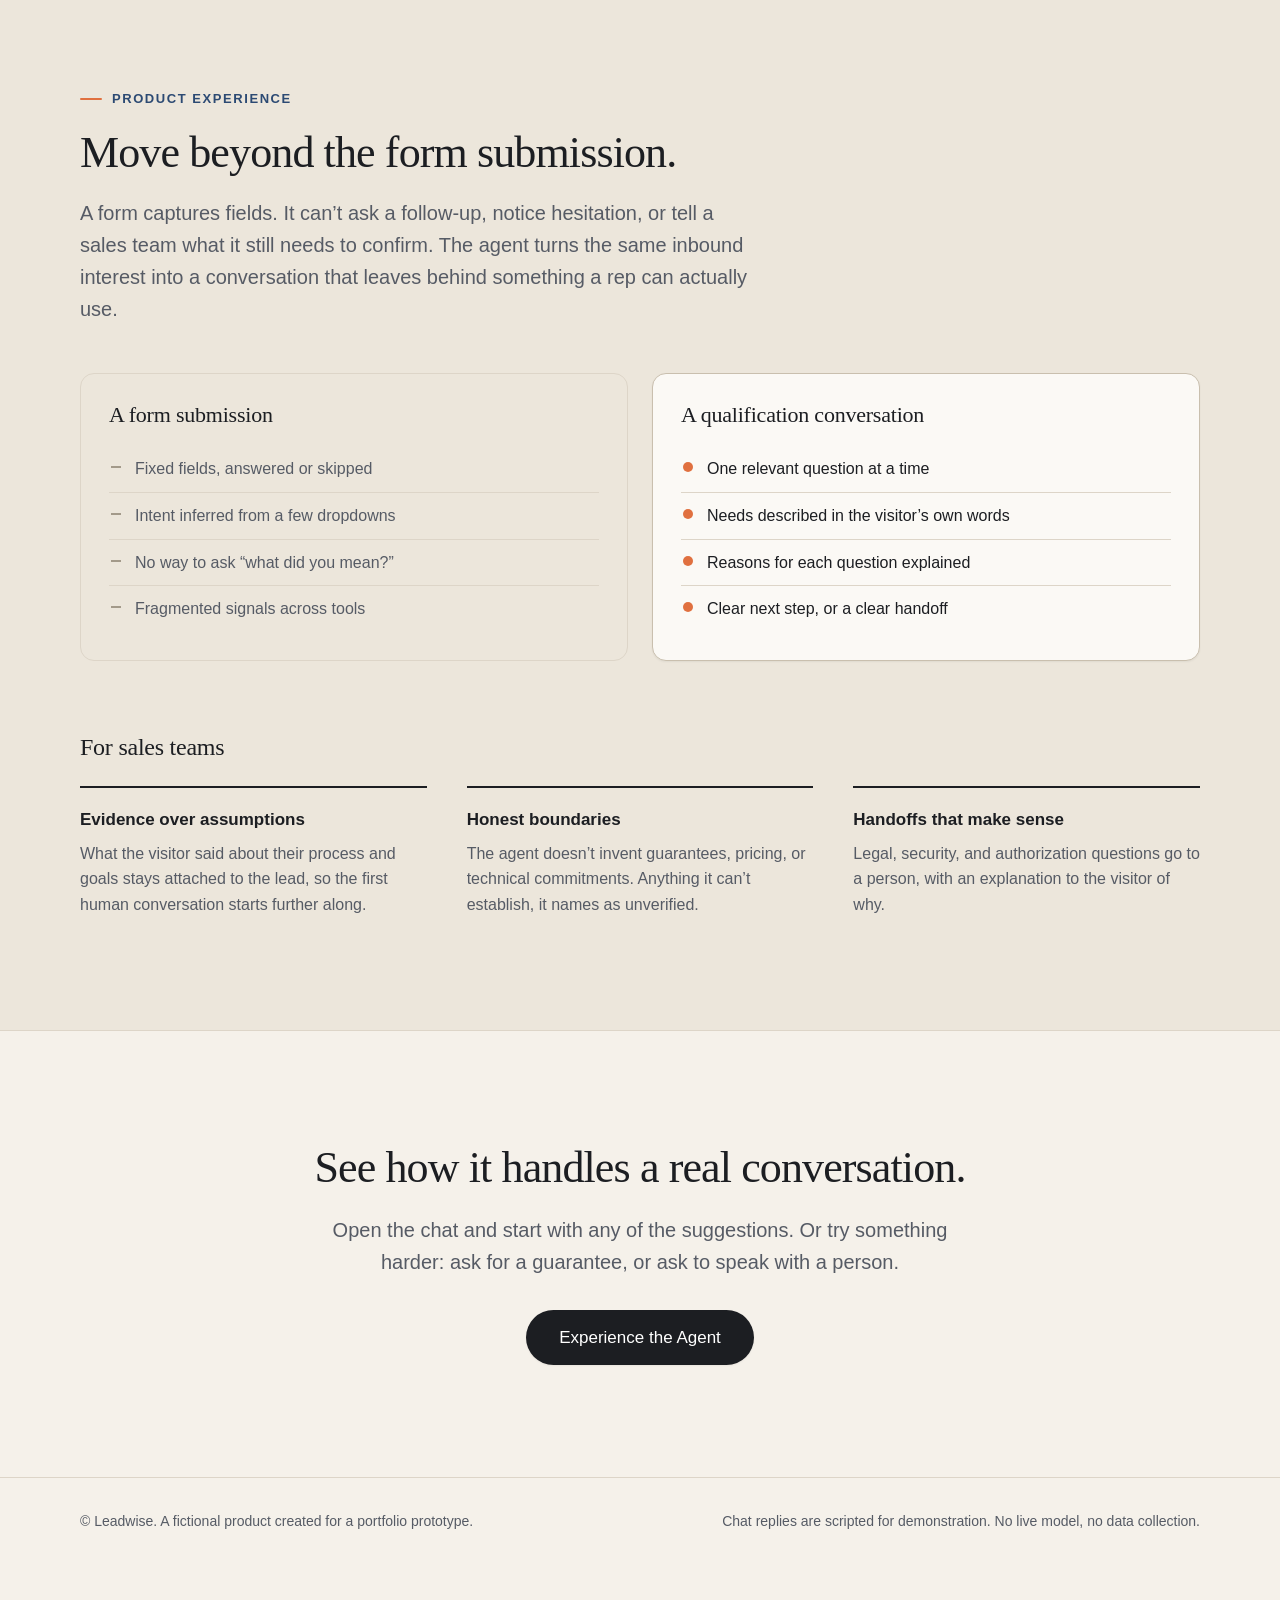
==== commit eefba267: "Rename product branding from Northstar to Leadwise Updates user-facing text, assistant name, scripte" ====
--- a/northstar/index.html
+++ b/northstar/index.html
@@ -3,8 +3,8 @@
 <head>
   <meta charset="utf-8">
   <meta name="viewport" content="width=device-width, initial-scale=1">
-  <title>Northstar — Lead Intelligence Agent</title>
-  <meta name="description" content="Northstar's Lead Intelligence Agent turns inbound interest into qualified opportunities by understanding needs, building trust, and qualifying responsibly. A fictional portfolio prototype.">
+  <title>Leadwise — Lead Intelligence Agent</title>
+  <meta name="description" content="Leadwise's Lead Intelligence Agent turns inbound interest into qualified opportunities by understanding needs, building trust, and qualifying responsibly. A fictional portfolio prototype.">
   <link rel="icon" href="data:image/svg+xml,%3Csvg xmlns='http://www.w3.org/2000/svg' viewBox='0 0 24 24'%3E%3Crect width='24' height='24' rx='6' fill='%231c1e22'/%3E%3Cpath d='M12 4l1.9 6.1L20 12l-6.1 1.9L12 20l-1.9-6.1L4 12l6.1-1.9z' fill='%23e0703f'/%3E%3C/svg%3E">
   <link rel="stylesheet" href="./styles.css">
 </head>
@@ -13,12 +13,12 @@
 
   <header class="site-header">
     <div class="wrap site-header__inner">
-      <a class="brand" href="#top" aria-label="Northstar home">
+      <a class="brand" href="#top" aria-label="Leadwise home">
         <svg class="brand__mark" width="26" height="26" viewBox="0 0 24 24" aria-hidden="true">
           <rect width="24" height="24" rx="7" fill="currentColor"/>
           <path d="M12 4.5l1.8 5.7L19.5 12l-5.7 1.8L12 19.5l-1.8-5.7L4.5 12l5.7-1.8z" fill="var(--accent-bright)"/>
         </svg>
-        <span class="brand__name">Northstar</span>
+        <span class="brand__name">Leadwise</span>
       </a>
 
       <button class="nav-toggle" type="button" data-nav-toggle aria-expanded="false" aria-controls="site-nav">
@@ -43,7 +43,7 @@
           <p class="eyebrow">Lead Intelligence Agent</p>
           <h1>Turn inbound interest into qualified opportunities.</h1>
           <p class="lede">
-            Northstar’s agent talks with prospects the way a thoughtful sales development rep would. It listens for what they
+            Leadwise’s agent talks with prospects the way a thoughtful sales development rep would. It listens for what they
             need, is plain about being an AI, gathers qualification evidence one question at a time, and brings in a person
             when a decision needs one.
           </p>
@@ -51,7 +51,7 @@
             <a class="btn btn--primary" href="#experience" data-open-widget>Experience the Agent</a>
             <a class="btn btn--ghost" href="#how-it-works">Explore How It Works</a>
           </div>
-          <p class="hero__note">A scripted prototype. Nothing you type leaves your browser. To play the sales rep who receives a handoff, open the <a href="workspace.html" target="_blank" rel="noopener">lead workspace</a> in a second window.</p>
+          <p class="hero__note">A scripted prototype. Nothing you type leaves your browser.</p>
         </div>
 
         <div class="hero__visual" aria-hidden="true">
@@ -203,7 +203,7 @@
 
   <footer class="site-footer">
     <div class="wrap site-footer__inner">
-      <p>© Northstar. A fictional product created for a portfolio prototype.</p>
+      <p>© Leadwise. A fictional product created for a portfolio prototype.</p>
       <p>Chat replies are scripted for demonstration. No live model, no data collection.</p>
     </div>
   </footer>
--- a/northstar/styles.css
+++ b/northstar/styles.css
@@ -1,4 +1,4 @@
-/* Northstar — site + widget styles. No external fonts or assets. */
+/* Leadwise — site + widget styles. No external fonts or assets. */
 
 :root {
   --bg: #f5f1ea;
@@ -251,6 +251,13 @@
 .ns-msg--user { align-self: flex-end; align-items: flex-end; }
 .ns-msg--user .ns-msg__text { background: var(--blue); color: #fff; border-top-right-radius: 5px; }
 
+/* Customer-facing "why I'm asking" cue: quieter than a normal reply */
+.ns-msg--cue .ns-msg__meta { display: none; }
+.ns-msg--cue { margin-bottom: -6px; }
+.ns-msg--cue .ns-msg__text {
+  background: transparent; border: 0; border-left: 2px solid var(--accent-bright); border-radius: 0;
+  padding: 2px 0 2px 12px; font-size: 13.5px; font-style: italic; color: var(--muted);
+}
 
 .ns-typing { align-self: flex-start; display: inline-flex; gap: 5px; padding: 13px 15px; background: var(--surface); border: 1px solid var(--line); border-radius: 16px; border-top-left-radius: 5px; }
 .ns-typing span { width: 6px; height: 6px; border-radius: 50%; background: #8d8576; animation: ns-bounce 1.1s infinite ease-in-out; }
@@ -333,29 +340,3 @@
 @media (prefers-reduced-motion: reduce) {
   *, *::before, *::after { animation-duration: .001ms !important; animation-iteration-count: 1 !important; transition-duration: .001ms !important; }
 }
-
-/* A message sent while a reply is on its way waits in order; it looks slightly quieter until it is answered. */
-.ns-msg--queued .ns-msg__text { opacity: 0.65; }
-.ns-msg--queued .ns-msg__meta { font-style: italic; }
-.ns-send:disabled { opacity: 0.45; cursor: not-allowed; }
-.ns-send:disabled:hover { background: inherit; }
-
-/* "Ask me things like:" a short list of questions the visitor might put next. */
-.ns-asks { margin: 4px 0 2px; padding-top: 2px; }
-.ns-asks__head { display: flex; align-items: center; justify-content: space-between; font-size: 13px; font-weight: 600; color: var(--muted); padding: 0 2px; }
-.ns-asks__close { border: 0; background: transparent; color: var(--muted); font-size: 20px; line-height: 1; padding: 2px 8px; cursor: pointer; border-radius: 6px; }
-.ns-asks__close:hover { color: var(--ink); background: rgba(0, 0, 0, 0.05); }
-.ns-ask {
-  display: block; width: 100%; text-align: left; border: 0; background: transparent; cursor: pointer;
-  font: inherit; font-size: 15px; line-height: 1.35; color: var(--muted); padding: 7px 2px; border-radius: 6px;
-}
-.ns-ask:hover { color: var(--ink); text-decoration: underline; text-underline-offset: 3px; }
-.ns-ask:focus-visible, .ns-asks__close:focus-visible { outline: 2px solid var(--accent-bright); outline-offset: 2px; }
-
-/* A person from the team: a distinct bubble, and quiet lines for joining and leaving. */
-.ns-msg--rep .ns-msg__meta { font-weight: 600; color: var(--blue); }
-.ns-msg--rep .ns-msg__text { background: var(--blue-soft); border: 1px solid #c5d3e6; }
-.ns-event {
-  align-self: center; margin: 6px 0; padding: 4px 12px; max-width: 92%; text-align: center;
-  font-size: 13px; line-height: 1.4; color: var(--muted); background: rgba(0, 0, 0, 0.04); border-radius: 999px;
-}
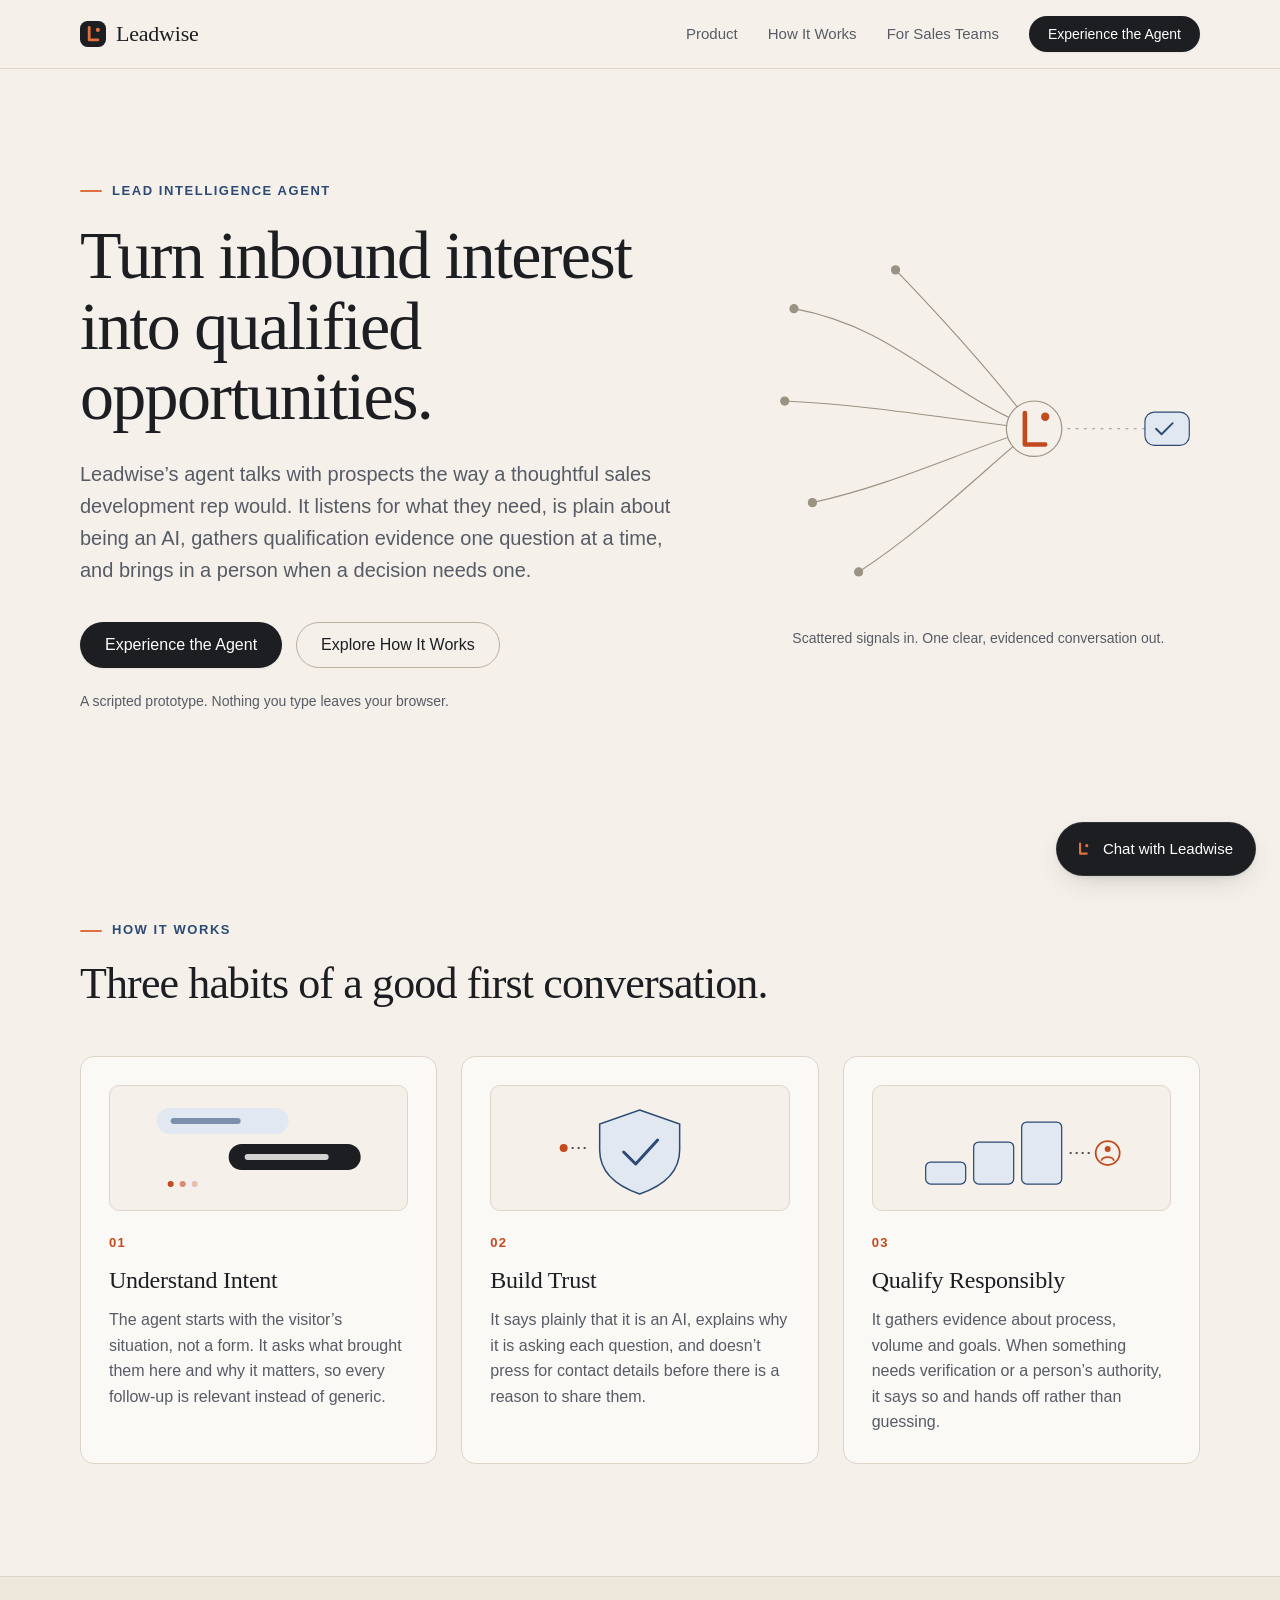
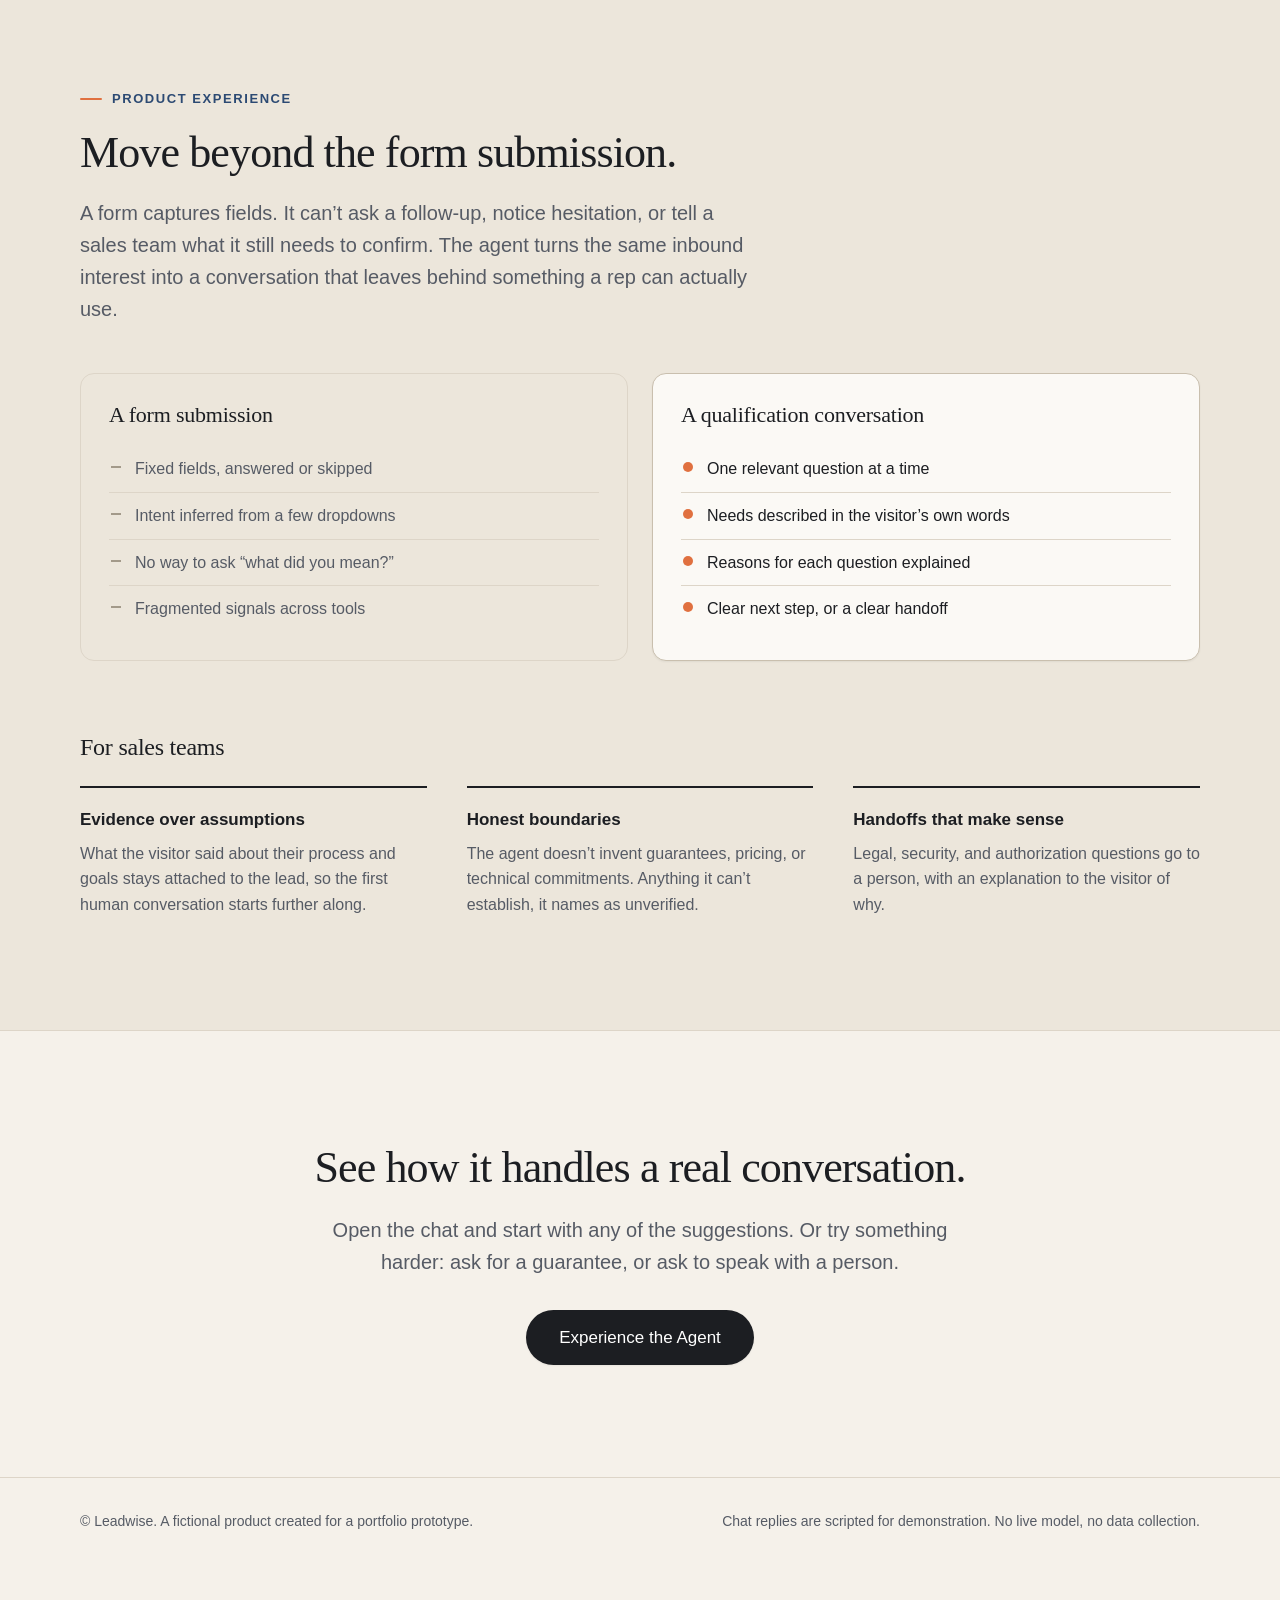
==== commit f90e3ff3: "Replace star icon with Leadwise L mark Updates favicons, header brand mark, hero illustration hub, w" ====
--- a/northstar/index.html
+++ b/northstar/index.html
@@ -5,7 +5,7 @@
   <meta name="viewport" content="width=device-width, initial-scale=1">
   <title>Leadwise — Lead Intelligence Agent</title>
   <meta name="description" content="Leadwise's Lead Intelligence Agent turns inbound interest into qualified opportunities by understanding needs, building trust, and qualifying responsibly. A fictional portfolio prototype.">
-  <link rel="icon" href="data:image/svg+xml,%3Csvg xmlns='http://www.w3.org/2000/svg' viewBox='0 0 24 24'%3E%3Crect width='24' height='24' rx='6' fill='%231c1e22'/%3E%3Cpath d='M12 4l1.9 6.1L20 12l-6.1 1.9L12 20l-1.9-6.1L4 12l6.1-1.9z' fill='%23e0703f'/%3E%3C/svg%3E">
+  <link rel="icon" href="data:image/svg+xml,%3Csvg xmlns='http://www.w3.org/2000/svg' viewBox='0 0 24 24'%3E%3Crect width='24' height='24' rx='6' fill='%231c1e22'/%3E%3Cpath d='M8.5 5.5v12h8' fill='none' stroke='%23e0703f' stroke-width='2.8' stroke-linecap='round' stroke-linejoin='round'/%3E%3Ccircle cx='16.5' cy='8' r='2' fill='%23e0703f'/%3E%3C/svg%3E">
   <link rel="stylesheet" href="./styles.css">
 </head>
 <body>
@@ -16,7 +16,8 @@
       <a class="brand" href="#top" aria-label="Leadwise home">
         <svg class="brand__mark" width="26" height="26" viewBox="0 0 24 24" aria-hidden="true">
           <rect width="24" height="24" rx="7" fill="currentColor"/>
-          <path d="M12 4.5l1.8 5.7L19.5 12l-5.7 1.8L12 19.5l-1.8-5.7L4.5 12l5.7-1.8z" fill="var(--accent-bright)"/>
+          <path d="M8.5 6v11.5h8" fill="none" stroke="var(--accent-bright)" stroke-width="2.6" stroke-linecap="round" stroke-linejoin="round"/>
+          <circle cx="16.5" cy="8.2" r="1.9" fill="var(--accent-bright)"/>
         </svg>
         <span class="brand__name">Leadwise</span>
       </a>
@@ -69,7 +70,8 @@
             </g>
             <path class="hv-path" d="M300 200 H 420" stroke="currentColor" stroke-width="1.25" stroke-dasharray="3 6"/>
             <circle cx="300" cy="200" r="30" fill="var(--bg)" stroke="currentColor" stroke-width="1.25"/>
-            <path class="hv-star" d="M300 176l5.6 18.4L324 200l-18.4 5.6L300 224l-5.6-18.4L276 200l18.4-5.6z" fill="var(--accent)"/>
+            <g class="hv-star" fill="none" stroke="var(--accent)" stroke-width="5" stroke-linecap="round" stroke-linejoin="round"><path d="M290 183v34h22"/></g>
+            <circle cx="312" cy="187" r="4.5" fill="var(--accent)"/>
             <rect x="420" y="182" width="48" height="36" rx="10" fill="var(--blue-soft)" stroke="var(--blue)" stroke-width="1.25"/>
             <path d="M432 200l6 6 12-12" fill="none" stroke="var(--blue)" stroke-width="2" stroke-linecap="round" stroke-linejoin="round"/>
           </svg>
--- a/northstar/styles.css
+++ b/northstar/styles.css
@@ -216,7 +216,7 @@
 .ns-panel__identity { display: flex; align-items: center; gap: 12px; min-width: 0; }
 .ns-panel__mark {
   flex: none; width: 36px; height: 36px; border-radius: 10px;
-  background: #2a2d33 url("data:image/svg+xml,%3Csvg xmlns='http://www.w3.org/2000/svg' viewBox='0 0 24 24'%3E%3Cpath d='M12 4.5l1.8 5.7L19.5 12l-5.7 1.8L12 19.5l-1.8-5.7L4.5 12l5.7-1.8z' fill='%23e0703f'/%3E%3C/svg%3E") center / 22px no-repeat;
+  background: #2a2d33 url("data:image/svg+xml,%3Csvg xmlns='http://www.w3.org/2000/svg' viewBox='0 0 24 24'%3E%3Cpath d='M8.5 5.5v12h8' fill='none' stroke='%23e0703f' stroke-width='2.8' stroke-linecap='round' stroke-linejoin='round'/%3E%3Ccircle cx='16.5' cy='8' r='2' fill='%23e0703f'/%3E%3C/svg%3E") center / 22px no-repeat;
 }
 .ns-panel__name { font-family: var(--sans); font-size: 16px; font-weight: 600; line-height: 1.2; }
 .ns-panel__status { display: flex; align-items: center; gap: 6px; font-size: 12.5px; color: #c9ccd2; }
